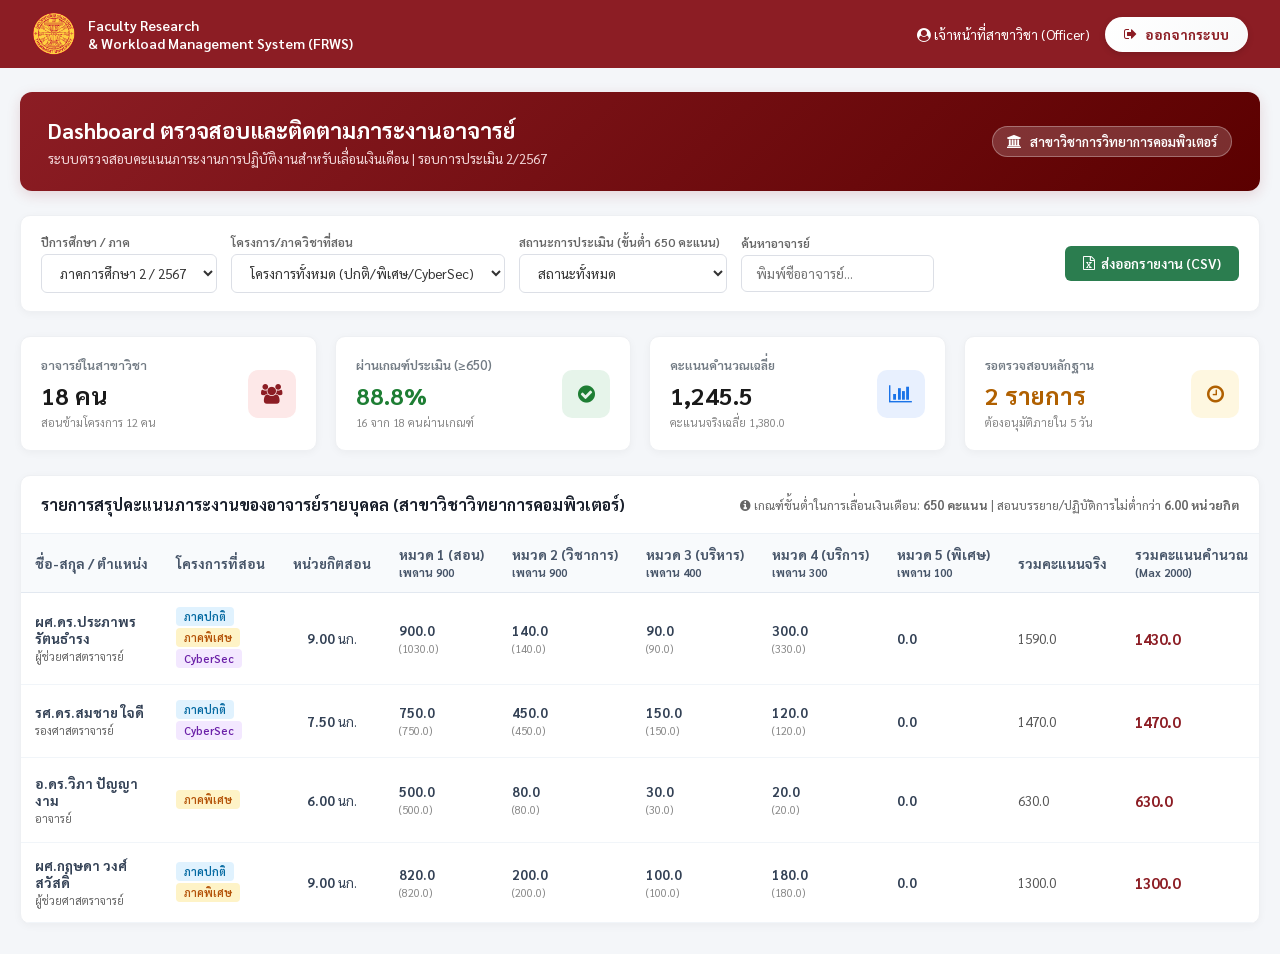
==== public/dashboard.html @ c9eea858 "dashborad เจ้าหน้าที่" ====
<!DOCTYPE html>
<html lang="th">

<head>
  <meta charset="UTF-8">
  <meta name="viewport" content="width=device-width, initial-scale=1.0">
  <title>Dashboard เจ้าหน้าที่ - ระบบติดตามภาระงานอาจารย์ CS (FRWS)</title>
  
  <!-- นำเข้าไฟล์ CSS หลัก และ CSS ของ Dashboard -->
  <link rel="stylesheet" href="style.css">
  <link rel="stylesheet" href="dashboardStyle.css">

  <link rel="preconnect" href="https://fonts.googleapis.com">
  <link rel="preconnect" href="https://fonts.gstatic.com" crossorigin>
  <link href="https://fonts.googleapis.com/css2?family=Sarabun:wght@300;400;500;600;700&display=swap" rel="stylesheet">
  <link rel="stylesheet" href="https://cdnjs.cloudflare.com/ajax/libs/font-awesome/4.7.0/css/font-awesome.min.css">
</head>

<body>

  <!-- Header -->
  <header class="header">
    <div class="header-left">
      <img src="assets/Emblem_of_Thammasat_University.svg.webp" alt="TU Logo" class="header-logo">
      <h1 class="header-title">
        Faculty Research<br>& Workload Management System (FRWS)
      </h1>
    </div>
    <div class="header-right">
      <span style="color: white; font-size: 13.5px; margin-right: 15px;">
        <i class="fa fa-user-circle"></i> เจ้าหน้าที่สาขาวิชา (Officer)
      </span>
      <a href="index.html" class="btn-login-header">
        <i class="fa fa-sign-out"></i> ออกจากระบบ
      </a>
    </div>
  </header>

  <!-- Main Container -->
  <main class="dash-container">

    <!-- Header Banner -->
    <div class="dash-header-banner">
      <div class="dash-header-title">
        <h2>Dashboard ตรวจสอบและติดตามภาระงานอาจารย์</h2>
        <p>ระบบตรวจสอบคะแนนภาระงานการปฏิบัติงานสำหรับเลื่อนเงินเดือน | รอบการประเมิน 2/2567</p>
      </div>
      <div class="dash-badge-dept">
        <i class="fa fa-university"></i> สาขาวิชาการวิทยาการคอมพิวเตอร์
      </div>
    </div>

    <!-- Quick Filter Card -->
    <div class="filter-card">
      <div>
        <label style="font-size:12px; color:#666; display:block; font-weight:600; margin-bottom:4px;">ปีการศึกษา / ภาค</label>
        <select id="term-filter" onchange="filterData()">
          <option value="2-2567">ภาคการศึกษา 2 / 2567</option>
          <option value="1-2567">ภาคการศึกษา 1 / 2567</option>
          <option value="2-2566">ภาคการศึกษา 2 / 2566</option>
        </select>
      </div>

      <div>
        <label style="font-size:12px; color:#666; display:block; font-weight:600; margin-bottom:4px;">โครงการ/ภาควิชาที่สอน</label>
        <select id="track-filter" onchange="filterData()">
          <option value="ALL">โครงการทั้งหมด (ปกติ/พิเศษ/CyberSec)</option>
          <option value="REGULAR">ภาคปกติ</option>
          <option value="SPECIAL">ภาคพิเศษ</option>
          <option value="CYBER">Cyber Security</option>
        </select>
      </div>

      <div>
        <label style="font-size:12px; color:#666; display:block; font-weight:600; margin-bottom:4px;">สถานะการประเมิน (ขั้นต่ำ 650 คะแนน)</label>
        <select id="status-filter" onchange="filterData()">
          <option value="ALL">สถานะทั้งหมด</option>
          <option value="PASS">ผ่านเกณฑ์ (≥ 650 คะแนน)</option>
          <option value="FAIL">ต่ำกว่าเกณฑ์ (< 650 คะแนน)</option>
          <option value="PENDING">รอตรวจสอบเอกสาร</option>
        </select>
      </div>

      <div>
        <label style="font-size:12px; color:#666; display:block; font-weight:600; margin-bottom:4px;">ค้นหาอาจารย์</label>
        <input type="text" id="search-lecturer" placeholder="พิมพ์ชื่ออาจารย์..." oninput="filterData()">
      </div>

      <button class="btn-export" onclick="exportCSV()">
        <i class="fa fa-file-excel-o"></i> ส่งออกรายงาน (CSV)
      </button>
    </div>

    <!-- Summary KPI Cards -->
    <div class="kpi-grid">
      <div class="kpi-card">
        <div class="kpi-info">
          <h4>อาจารย์ในสาขาวิชา</h4>
          <div class="kpi-value" id="kpi-total-faculty">18 คน</div>
          <div class="kpi-sub">สอนข้ามโครงการ 12 คน</div>
        </div>
        <div class="kpi-icon red"><i class="fa fa-users"></i></div>
      </div>

      <div class="kpi-card">
        <div class="kpi-info">
          <h4>ผ่านเกณฑ์ประเมิน (≥650)</h4>
          <div class="kpi-value" id="kpi-pass-rate" style="color: #1e7e34;">88.8%</div>
          <div class="kpi-sub">16 จาก 18 คนผ่านเกณฑ์</div>
        </div>
        <div class="kpi-icon green"><i class="fa fa-check-circle"></i></div>
      </div>

      <div class="kpi-card">
        <div class="kpi-info">
          <h4>คะแนนคำนวณเฉลี่ย</h4>
          <div class="kpi-value" id="kpi-avg-score">1,245.5</div>
          <div class="kpi-sub">คะแนนจริงเฉลี่ย 1,380.0</div>
        </div>
        <div class="kpi-icon blue"><i class="fa fa-bar-chart"></i></div>
      </div>

      <div class="kpi-card">
        <div class="kpi-info">
          <h4>รอตรวจสอบหลักฐาน</h4>
          <div class="kpi-value" id="kpi-pending" style="color: #b06000;">2 รายการ</div>
          <div class="kpi-sub">ต้องอนุมัติภายใน 5 วัน</div>
        </div>
        <div class="kpi-icon orange"><i class="fa fa-clock-o"></i></div>
      </div>
    </div>

    <!-- Faculty Workload Table Card -->
    <div class="table-card">
      <div class="table-header">
        <h3>รายการสรุปคะแนนภาระงานของอาจารย์รายบุคคล (สาขาวิชาวิทยาการคอมพิวเตอร์)</h3>
        <span style="font-size: 12.5px; color:#666;">
          <i class="fa fa-info-circle"></i> เกณฑ์ขั้นต่ำในการเลื่อนเงินเดือน: <b>650 คะแนน</b> | สอนบรรยาย/ปฏิบัติการไม่ต่ำกว่า <b>6.00 หน่วยกิต</b>
        </span>
      </div>

      <div class="table-responsive">
        <table class="dash-table">
          <thead>
            <tr>
              <th>ชื่อ-สกุล / ตำแหน่ง</th>
              <th>โครงการที่สอน</th>
              <th>หน่วยกิตสอน</th>
              <th>หมวด 1 (สอน)<br><small>เพดาน 900</small></th>
              <th>หมวด 2 (วิชาการ)<br><small>เพดาน 900</small></th>
              <th>หมวด 3 (บริหาร)<br><small>เพดาน 400</small></th>
              <th>หมวด 4 (บริการ)<br><small>เพดาน 300</small></th>
              <th>หมวด 5 (พิเศษ)<br><small>เพดาน 100</small></th>
              <th>รวมคะแนนจริง</th>
              <th>รวมคะแนนคำนวณ<br><small>(Max 2000)</small></th>
              <th>สถานะ</th>
              <th>การจัดการ</th>
            </tr>
          </thead>
          <tbody id="workload-table-body">
            <!-- JavaScript injected dynamic content -->
          </tbody>
        </table>
      </div>
    </div>

  </main>

  <!-- Modal inspection form -->
  <div class="modal-overlay" id="inspectModal">
    <div class="modal-card">
      <div class="modal-header">
        <h3 id="modal-lecturer-name">รายละเอียดแบบฟอร์มภาระงาน - ผศ.ดร.ประภาพร รัตนธำรง</h3>
        <button class="modal-close" onclick="closeModal()">&times;</button>
      </div>
      <div class="modal-body" id="modal-content">
        <!-- Dynamic Content -->
      </div>
    </div>
  </div>

  <script>
    // Data based on actual CS department & Form 2/2567 specifications
    const lecturersData = [
      {
        id: "T001",
        name: "ผศ.ดร.ประภาพร รัตนธำรง",
        position: "ผู้ช่วยศาสตราจารย์",
        tracks: ["REGULAR", "SPECIAL", "CYBER"],
        credits: 9.00,
        m1_actual: 1030.0, m1_calc: 900.0, // Teaching (Ceiling 900)
        m2_actual: 140.0,  m2_calc: 140.0, // Research (Ceiling 900)
        m3_actual: 90.0,   m3_calc: 90.0,  // Admin (Ceiling 400)
        m4_actual: 330.0,  m4_calc: 300.0, // Service (Ceiling 300)
        m5_actual: 0.0,    m5_calc: 0.0,   // Special (Ceiling 100)
        drive_link: "https://drive.google.com/drive/folders/1NmneeidQrVatGKtikeQ6PqDAbJkLK_2s?usp=sharing",
        status: "PASS",
        details: {
          teaching: [
            { code: "CS222", name: "Algorithm Design", track: "ภาคปกติ", credits: 3.0, hours: 45, score: 200 },
            { code: "CS232", name: "Data Structures", track: "ภาคพิเศษ", credits: 3.0, hours: 45, score: 200 },
            { code: "CS333", name: "Cybersecurity Fundamentals", track: "Cyber Security", credits: 3.0, hours: 45, score: 200 },
            { code: "CS403", name: "Senior Project", track: "ภาคปกติ", credits: 0.0, hours: 0, score: 90 },
            { code: "CS304", name: "Cooperative Education", track: "ภาคปกติ", credits: 0.0, hours: 0, score: 120 }
          ],
          academic: [
            { name: "Preserving Privacy in Cloud Systems (Q2)", role: "First Author (20%)", score: 50 },
            { name: "InCIT 2025 Conference Presentation", role: "Presenter", score: 90 }
          ],
          admin: [
            { name: "ผู้ประสานงานรายวิชา (CS222, CS232, CS333)", score: 40 },
            { name: "อาจารย์ที่ปรึกษาทั่วไป ป.ตรี/โท", score: 50 }
          ],
          service: [
            { name: "คณะกรรมการปรับปรุงหลักสูตร/คุมสอบ (10 คำสั่ง)", score: 105 },
            { name: "วิทยากรภายนอก CS232/CS653 (ภาคพิเศษ) และอื่นๆ", score: 150 },
            { name: "ผู้ประเมินบทความ CENTRA8", score: 45 }
          ]
        }
      },
      {
        id: "T002",
        name: "รศ.ดร.สมชาย ใจดี",
        position: "รองศาสตราจารย์",
        tracks: ["REGULAR", "CYBER"],
        credits: 7.50,
        m1_actual: 750.0,  m1_calc: 750.0,
        m2_actual: 450.0,  m2_calc: 450.0,
        m3_actual: 150.0,  m3_calc: 150.0,
        m4_actual: 120.0,  m4_calc: 120.0,
        m5_actual: 0.0,    m5_calc: 0.0,
        drive_link: "#",
        status: "PASS",
        details: { teaching: [], academic: [], admin: [], service: [] }
      },
      {
        id: "T003",
        name: "อ.ดร.วิภา ปัญญางาม",
        position: "อาจารย์",
        tracks: ["SPECIAL"],
        credits: 6.00,
        m1_actual: 500.0,  m1_calc: 500.0,
        m2_actual: 80.0,   m2_calc: 80.0,
        m3_actual: 30.0,   m3_calc: 30.0,
        m4_actual: 20.0,   m4_calc: 20.0,
        m5_actual: 0.0,    m5_calc: 0.0,
        drive_link: "#",
        status: "FAIL", // < 650
        details: { teaching: [], academic: [], admin: [], service: [] }
      },
      {
        id: "T004",
        name: "ผศ.กฤษดา วงศ์สวัสดิ์",
        position: "ผู้ช่วยศาสตราจารย์",
        tracks: ["REGULAR", "SPECIAL"],
        credits: 9.00,
        m1_actual: 820.0,  m1_calc: 820.0,
        m2_actual: 200.0,  m2_calc: 200.0,
        m3_actual: 100.0,  m3_calc: 100.0,
        m4_actual: 180.0,  m4_calc: 180.0,
        m5_actual: 0.0,    m5_calc: 0.0,
        drive_link: "#",
        status: "PENDING",
        details: { teaching: [], academic: [], admin: [], service: [] }
      }
    ];

    document.addEventListener("DOMContentLoaded", () => {
      renderTable(lecturersData);
    });

    function renderTable(data) {
      const tbody = document.getElementById("workload-table-body");
      tbody.innerHTML = "";

      data.forEach(item => {
        const totalActual = item.m1_actual + item.m2_actual + item.m3_actual + item.m4_actual + item.m5_actual;
        const totalCalc = item.m1_calc + item.m2_calc + item.m3_calc + item.m4_calc + item.m5_calc;

        let tracksHTML = "";
        if (item.tracks.includes("REGULAR")) tracksHTML += `<span class="track-tag track-regular">ภาคปกติ</span>`;
        if (item.tracks.includes("SPECIAL")) tracksHTML += `<span class="track-tag track-special">ภาคพิเศษ</span>`;
        if (item.tracks.includes("CYBER"))   tracksHTML += `<span class="track-tag track-cyber">CyberSec</span>`;

        let statusBadge = "";
        if (item.status === "PASS") {
          statusBadge = `<span class="badge-status status-pass"><i class="fa fa-check-circle"></i> ผ่านเกณฑ์</span>`;
        } else if (item.status === "FAIL") {
          statusBadge = `<span class="badge-status status-fail"><i class="fa fa-times-circle"></i> ต่ำกว่าเกณฑ์</span>`;
        } else {
          statusBadge = `<span class="badge-status status-pending"><i class="fa fa-clock-o"></i> รอตรวจ</span>`;
        }

        const tr = document.createElement("tr");
        tr.innerHTML = `
          <td>
            <b>${item.name}</b><br>
            <small style="color:#666;">${item.position}</small>
          </td>
          <td>${tracksHTML}</td>
          <td style="text-align:center;"><b>${item.credits.toFixed(2)}</b> นก.</td>
          <td><b>${item.m1_calc.toFixed(1)}</b> <br><small style="color:#888;">(${item.m1_actual.toFixed(1)})</small></td>
          <td><b>${item.m2_calc.toFixed(1)}</b> <br><small style="color:#888;">(${item.m2_actual.toFixed(1)})</small></td>
          <td><b>${item.m3_calc.toFixed(1)}</b> <br><small style="color:#888;">(${item.m3_actual.toFixed(1)})</small></td>
          <td><b>${item.m4_calc.toFixed(1)}</b> <br><small style="color:#888;">(${item.m4_actual.toFixed(1)})</small></td>
          <td><b>${item.m5_calc.toFixed(1)}</b></td>
          <td style="color:#555;">${totalActual.toFixed(1)}</td>
          <td><b style="font-size:15px; color:#8C1D24;">${totalCalc.toFixed(1)}</b></td>
          <td>${statusBadge}</td>
          <td>
            <button class="btn-action btn-inspect" onclick="openInspectModal('${item.id}')">
              <i class="fa fa-search"></i> ตรวจสอบ
            </button>
          </td>
        `;
        tbody.appendChild(tr);
      });
    }

    function filterData() {
      const trackVal = document.getElementById("track-filter").value;
      const statusVal = document.getElementById("status-filter").value;
      const searchVal = document.getElementById("search-lecturer").value.toLowerCase();

      const filtered = lecturersData.filter(item => {
        const matchTrack = (trackVal === "ALL") || item.tracks.includes(trackVal);
        const matchStatus = (statusVal === "ALL") || (item.status === statusVal);
        const matchSearch = item.name.toLowerCase().includes(searchVal);
        return matchTrack && matchStatus && matchSearch;
      });

      renderTable(filtered);
    }

    function openInspectModal(lecturerId) {
      const lecturer = lecturersData.find(l => l.id === lecturerId);
      if (!lecturer) return;

      document.getElementById("modal-lecturer-name").innerText = `รายละเอียดแบบฟอร์มภาระงาน - ${lecturer.name}`;
      
      const totalActual = lecturer.m1_actual + lecturer.m2_actual + lecturer.m3_actual + lecturer.m4_actual + lecturer.m5_actual;
      const totalCalc = lecturer.m1_calc + lecturer.m2_calc + lecturer.m3_calc + lecturer.m4_calc + lecturer.m5_calc;

      let html = `
        <div style="background:#f8fafc; padding:16px; border-radius:8px; margin-bottom:20px; border:1px solid #e2e8f0;">
          <p style="margin:0 0 6px 0;"><b>ตำแหน่ง:</b> ${lecturer.position} | <b>สาขาวิชา:</b> วิทยาการคอมพิวเตอร์</p>
          <p style="margin:0 0 6px 0;"><b>หลักฐานประกอบ (Drive/Folder):</b> <a href="${lecturer.drive_link}" target="_blank" style="color:#8C1D24; font-weight:600;"><i class="fa fa-external-link"></i> เปิดโฟลเดอร์ไดรฟ์เอกสารแนบ</a></p>
          <p style="margin:0;"><b>สรุปคะแนนคำนวณ:</b> <span style="font-size:18px; font-weight:700; color:#8C1D24;">${totalCalc.toFixed(1)} / 2,000 คะแนน</span> (คะแนนจริง ${totalActual.toFixed(1)}) | เกณฑ์ขั้นต่ำ <b>650 คะแนน</b></p>
        </div>

        <h4 style="margin-bottom:8px; color:#1e293b;">สรุปคะแนนรายหมวดตามแบบฟอร์ม 2/2567</h4>
        <table class="score-breakdown-table">
          <thead>
            <tr>
              <th>หมวดภาระงาน</th>
              <th>คะแนนจริง</th>
              <th>คะแนนคำนวณ</th>
              <th>เพดานคะแนน</th>
            </tr>
          </thead>
          <tbody>
            <tr><td>หมวด 1: งานสอน (รวม ${lecturer.credits.toFixed(2)} หน่วยกิต)</td><td>${lecturer.m1_actual.toFixed(1)}</td><td><b>${lecturer.m1_calc.toFixed(1)}</b></td><td>900</td></tr>
            <tr><td>หมวด 2: งานวิชาการ</td><td>${lecturer.m2_actual.toFixed(1)}</td><td><b>${lecturer.m2_calc.toFixed(1)}</b></td><td>900</td></tr>
            <tr><td>หมวด 3: งานบริหาร</td><td>${lecturer.m3_actual.toFixed(1)}</td><td><b>${lecturer.m3_calc.toFixed(1)}</b></td><td>400</td></tr>
            <tr><td>หมวด 4: งานบริการวิชาการและอื่น ๆ</td><td>${lecturer.m4_actual.toFixed(1)}</td><td><b>${lecturer.m4_calc.toFixed(1)}</b></td><td>300</td></tr>
            <tr><td>หมวด 5: คะแนนพิเศษ</td><td>${lecturer.m5_actual.toFixed(1)}</td><td><b>${lecturer.m5_calc.toFixed(1)}</b></td><td>100</td></tr>
          </tbody>
        </table>
      `;

      if (lecturer.details && lecturer.details.teaching && lecturer.details.teaching.length > 0) {
        html += `
          <h4 style="margin-top:20px; margin-bottom:8px; color:#1e293b;">รายละเอียดรายวิชาในหมวด 1 (งานสอน)</h4>
          <table class="score-breakdown-table">
            <thead>
              <tr><th>รหัส-ชื่อวิชา</th><th>โครงการ/ภาค</th><th>หน่วยกิต/ชั่วโมง</th><th>คะแนน</th></tr>
            </thead>
            <tbody>
        `;
        lecturer.details.teaching.forEach(t => {
          html += `<tr><td><b>${t.code}</b> ${t.name}</td><td>${t.track}</td><td>${t.credits} นก. (${t.hours} ชม.)</td><td>${t.score}</td></tr>`;
        });
        html += `</tbody></table>`;
      }

      html += `
        <div style="margin-top:24px; display:flex; gap:12px;">
          <button style="background:#15803d; color:white; border:none; padding:10px 20px; border-radius:6px; font-weight:700; cursor:pointer;" onclick="alert('อนุมัติแบบฟอร์มเรียบร้อยแล้ว'); closeModal();">
            <i class="fa fa-check"></i> อนุมัติแบบฟอร์มภาระงาน
          </button>
          <button style="background:#b91c1c; color:white; border:none; padding:10px 20px; border-radius:6px; font-weight:700; cursor:pointer;" onclick="alert('ส่งข้อความแจ้งเตือนให้อาจารย์แก้ไข');">
            <i class="fa fa-reply"></i> ส่งกลับแก้ไข
          </button>
        </div>
      `;

      document.getElementById("modal-content").innerHTML = html;
      document.getElementById("inspectModal").style.display = "flex";
    }

    function closeModal() {
      document.getElementById("inspectModal").style.display = "none";
    }

    function exportCSV() {
      alert("ระบบกำลังส่งออกไฟล์รายงาน CSV สรุปคะแนนภาระงานอาจารย์...");
    }
  </script>
</body>

</html>
---- public/style.css ----
* {
  box-sizing: border-box;
  margin: 0;
  padding: 0;
  font-family: 'Sarabun', sans-serif;
}

body {
  background-color: #EFEFEF;
  color: #333;
}

/* Header */
.header {
  background-color: #8C1D24;
  display: flex;
  align-items: center;
  justify-content: space-between;
  padding: 12px 32px;
}

.header-left {
  display: flex;
  align-items: center;
  gap: 12px;
}

.header-logo {
  width: 44px;
  height: 44px;
}

.header-title {
  color: #FFFFFF;
  font-size: 14px;
  font-weight: 600;
  line-height: 1.3;
}

/* Header Search CSS (เก็บสไตล์ไว้ เผื่อเปิดใช้งานภายหลัง) */
.header-search {
  display: flex;
  align-items: center;
  width: 450px;
  max-width: 100%;
}

.header-search input {
  width: 100%;
  padding: 8px 14px;
  font-size: 14px;
  border: none;
  border-radius: 4px 0 0 4px;
  outline: none;
  color: #333;
}

.header-search button {
  background-color: #5B0000;
  color: white;
  border: none;
  padding: 8px 16px;
  border-radius: 0 4px 4px 0;
  cursor: pointer;
  font-size: 14px;
}

.header-user {
  color: white;
  font-size: 32px;
  display: flex;
  align-items: center;
}

/* Navbar */
.navbar {
  background-color: #FFFFFF;
  display: flex;
  justify-content: center;
  gap: 40px;
  box-shadow: 0 2px 4px rgba(0, 0, 0, 0.05);
}

.nav-tab {
  background: none;
  border: none;
  font-size: 18px;
  font-weight: 700;
  padding: 12px 16px;
  cursor: pointer;
  color: #000;
  position: relative;
}

.nav-tab.active {
  color: #000;
}

.nav-tab.active::after {
  content: '';
  position: absolute;
  bottom: 0;
  left: 0;
  width: 100%;
  height: 3px;
  background-color: #8C1D24;
}

/* Layout */
.main-container {
  display: flex;
  max-width: 800px;
  margin: 24px auto;
  gap: 24px;
  padding: 0 16px;
}

.sidebar {
  width: 220px;
  background-color: #FFFFFF;
  min-height: 450px;
  border-radius: 8px;
  flex-shrink: 0;
}

.content-area {
  width: 100%;
  display: flex;
  flex-direction: column;
}

.cards-list {
  display: flex;
  flex-direction: column;
  gap: 16px;
}

/* Card General */
.card {
  background-color: #FFFFFF;
  border-radius: 8px;
  padding: 20px;
  box-shadow: 0 1px 3px rgba(0, 0, 0, 0.1);
}

/* Publications Card */
.card-pub-title {
  font-size: 16px;
  font-weight: 700;
  line-height: 1.4;
  margin-bottom: 12px;
}

.card-pub-meta {
  display: flex;
  align-items: center;
  gap: 12px;
  margin-bottom: 12px;
}

.badge-article {
  background-color: #8C1D24;
  color: white;
  padding: 4px 12px;
  border-radius: 4px;
  font-size: 12px;
}

.meta-info {
  font-size: 13px;
  color: #666;
}

.card-pub-authors {
  display: flex;
  gap: 16px;
}

.author-item {
  font-size: 13px;
  color: #888;
  display: flex;
  align-items: center;
  gap: 4px;
}

/* Authors Card */
.card-author {
  display: flex;
  align-items: flex-start;
  gap: 20px;
}

.author-avatar {
  font-size: 70px;
  color: #222;
  line-height: 1;
}

.author-info {
  flex-grow: 1;
}

.author-info h3 {
  font-size: 18px;
  font-weight: 700;
  margin-bottom: 8px;
}

.author-link {
  color: #000;
  text-decoration: none;
  transition: color 0.2s ease;
}

.author-link:hover {
  color: #8C1D24;
  text-decoration: underline;
}

.author-info .label {
  font-size: 12px;
  font-weight: 700;
  color: #222;
  margin-top: 4px;
}

.author-info .value {
  font-size: 12px;
  color: #555;
}

.author-action {
  align-self: center;
}

.btn-profile {
  display: inline-block;
  background-color: #8C1D24;
  color: white;
  text-decoration: none;
  padding: 8px 16px;
  border-radius: 4px;
  font-size: 13px;
  font-weight: 600;
  transition: background-color 0.2s ease;
}

.btn-profile:hover {
  background-color: #6b1419;
}

/* Pagination */
.pagination {
  display: flex;
  justify-content: center;
  align-items: center;
  gap: 8px;
  margin-top: 24px;
}

.pag-btn {
  background: none;
  border: none;
  font-size: 14px;
  padding: 4px 10px;
  cursor: pointer;
  color: #333;
  border-radius: 4px;
}

.pag-btn.active {
  background-color: #8C1D24;
  color: white;
}

.pag-btn:disabled {
  opacity: 0.3;
  cursor: default;
}

.card-pub-title a {
  text-decoration: none !important;
  color: inherit !important;
}

.card-pub-title a:hover {
  text-decoration: none;
}

/* ใส่ในแท็ก <style> ของไฟล์ teacher.html */
.navbar a,
.navbar .nav-tab {
  text-decoration: none !important;
}
/* =========================================
   เพิ่ม CSS ใหม่สำหรับแสดงผล Grid 4 คอลัมน์ 
   ========================================= */
.cards-grid {
  display: grid;
  grid-template-columns: repeat(4, 1fr);
  gap: 24px;
}

/* ปรับรูปแบบการ์ดอาจารย์เป็นแนวตั้ง */
.card-author {
  background-color: #FFFFFF;
  border-radius: 8px;
  padding: 16px;
  box-shadow: 0 1px 3px rgba(0, 0, 0, 0.1);
  display: flex;
  flex-direction: column;
  align-items: flex-start; /* จัดข้อความชิดซ้าย */
  height: 100%;
}

/* สัดส่วนรูปภาพอาจารย์ (แนวตั้งแบบ 3:4) */
.author-avatar-img {
  width: 100%;
  aspect-ratio: 3 / 4;
  object-fit: cover;
  background-color: #e0e0e0;
  margin-bottom: 16px;
}

/* กรณีไม่มีรูป ใช้ Placeholder แทน */
.author-avatar-placeholder {
  width: 100%;
  aspect-ratio: 3 / 4;
  background-color: #f5f5f5;
  display: flex;
  align-items: center;
  justify-content: center;
  font-size: 60px;
  color: #ccc;
  margin-bottom: 16px;
}

.author-info {
  width: 100%;
  display: flex;
  flex-direction: column;
  flex-grow: 1;
}

.author-info h3 {
  font-size: 15px;
  font-weight: 700;
  margin-bottom: 4px;
  line-height: 1.3;
}

/* หัวข้อความเชี่ยวชาญ/สาขา (สีม่วงแบบในรูป) */
.author-info .label {
  font-size: 12px;
  color: #4b0082; 
  margin-top: 4px;
  line-height: 1.5;
  font-weight: 500;
}

.author-info .value {
  font-size: 12px;
  color: #666;
  margin-top: 4px;
}

/* Responsive (ปรับย่อตามขนาดจอ) */
@media (max-width: 992px) {
  .cards-grid { grid-template-columns: repeat(3, 1fr); }
}
@media (max-width: 768px) {
  .cards-grid { grid-template-columns: repeat(2, 1fr); }
}
@media (max-width: 480px) {
  .cards-grid { grid-template-columns: 1fr; }
}
/* =========================================
   Filter Sidebar Styles (Advanced Search)
   ========================================= */
.sidebar {
  padding: 20px;
  box-shadow: 0 1px 3px rgba(0, 0, 0, 0.1);
  height: max-content; 
  align-self: flex-start; 
}

.filter-group h3 {
  font-size: 16px;
  margin-bottom: 16px;
  color: #8C1D24;
  border-bottom: 2px solid #8C1D24;
  padding-bottom: 8px;
}

.filter-group label {
  display: block;
  font-size: 13px;
  font-weight: 600;
  margin-bottom: 6px;
  margin-top: 16px;
  color: #333;
}

.filter-group input,
.filter-group select {
  width: 100%;
  padding: 8px 12px;
  font-size: 14px;
  border: 1px solid #ccc;
  border-radius: 4px;
  outline: none;
  font-family: inherit;
  transition: border-color 0.2s ease;
}

.filter-group input:focus,
.filter-group select:focus {
  border-color: #8C1D24;
}

/* ซ่อน Sidebar เมื่ออยู่แท็บอาจารย์ */
.sidebar.hidden {
  display: none;
}

/* Responsive สำหรับมือถือและแท็บเล็ต */
@media (max-width: 768px) {
  .main-container {
    flex-direction: column;
  }
  .sidebar {
    width: 100%;
    min-height: auto;
  }
}
/* =========================================================
   จัดระเบียบส่วนปุ่มด้านล่างการ์ด (ไม่ขยายขนาดการ์ด ไม่ล้นแน่นอน)
   ========================================================= */

/* คอนเทนเนอร์ปุ่มด้านล่าง - ดันลงท้ายการ์ด และจัดเป็น 2 บรรทัดเรียงลงมา */
.author-info > div:last-child {
  display: flex !important;
  flex-direction: column !important;
  align-items: stretch !important;
  gap: 6px !important;
  width: 100% !important;
  margin-top: auto !important;
  padding-top: 10px !important;
  border-top: 1px solid #eee !important;
  box-sizing: border-box !important;
}

/* กรอบ Badge จำนวนผลงาน (บรรทัดบน) */
.author-info > div:last-child span,
.author-info > div:last-child span.pub-badge {
  display: flex !important;
  align-items: center !important;
  justify-content: center !important;
  gap: 6px !important;
  font-size: 11px !important;
  padding: 4px 8px !important;
  border-radius: 4px !important;
  background-color: #fdf2f2 !important;
  border: 1px solid #f5c2c7 !important;
  color: #800000 !important;
  font-weight: 600 !important;
  line-height: 1.2 !important;
  text-align: center !important;
  width: 100% !important;
  box-sizing: border-box !important;
}

/* กรอบปุ่มกดดูโปรไฟล์ (บรรทัดล่าง) */
.author-info > div:last-child a,
.author-info > div:last-child a.author-link,
.author-info > div:last-child a.profile-link {
  display: flex !important;
  align-items: center !important;
  justify-content: center !important;
  font-size: 11px !important;
  padding: 4px 8px !important;
  border-radius: 4px !important;
  border: 1px solid #800000 !important;
  color: #800000 !important;
  background-color: #ffffff !important;
  font-weight: 600 !important;
  text-decoration: none !important;
  line-height: 1.2 !important;
  text-align: center !important;
  width: 100% !important;
  box-sizing: border-box !important;
  transition: all 0.2s ease !important;
}

/* เอฟเฟกต์ตอนเอาเมาส์ชี้ปุ่มดูโปรไฟล์ */
.author-info > div:last-child a:hover {
  background-color: #800000 !important;
  color: #ffffff !important;
}
/* =========================================================
   สไตล์ปุ่มเข้าสู่ระบบ (Login Header Button)
   ========================================================= */
.header-right {
  display: flex;
  align-items: center;
}

.btn-login-header {
  display: inline-flex;
  align-items: center;
  gap: 8px;
  background: linear-gradient(135deg, #ffffff 0%, #f8f9fa 100%);
  color: #8C1D24 !important;
  text-decoration: none !important;
  padding: 8px 18px;
  border-radius: 20px;
  font-size: 13.5px;
  font-weight: 700;
  border: 1.5px solid rgba(255, 255, 255, 0.9);
  box-shadow: 0 2px 6px rgba(0, 0, 0, 0.15);
  transition: all 0.25s cubic-bezier(0.4, 0, 0.2, 1);
  letter-spacing: 0.2px;
}

.btn-login-header i {
  font-size: 14px;
  color: #8C1D24;
  transition: transform 0.2s ease;
}

/* เอฟเฟกต์เมื่อวางเมาส์บนปุ่ม */
.btn-login-header:hover {
  background: #5B0000;
  color: #ffffff !important;
  border-color: #5B0000;
  box-shadow: 0 4px 12px rgba(0, 0, 0, 0.25);
  transform: translateY(-1px);
}

.btn-login-header:hover i {
  color: #ffffff;
  transform: translateX(2px);
}
---- public/dashboardStyle.css ----
/* =========================================================
   Dashboard Officer Workload Stylesheet (dashboardStyle.css)
   ========================================================= */

body {
  background-color: #f4f6f9;
}

.dash-container {
  max-width: 1280px;
  margin: 24px auto;
  padding: 0 20px;
}

/* Header Banner */
.dash-header-banner {
  background: linear-gradient(135deg, #8C1D24 0%, #5B0000 100%);
  color: #ffffff;
  padding: 24px 28px;
  border-radius: 12px;
  margin-bottom: 24px;
  box-shadow: 0 4px 14px rgba(140, 29, 36, 0.15);
  display: flex;
  justify-content: space-between;
  align-items: center;
  flex-wrap: wrap;
  gap: 16px;
}

.dash-header-title h2 {
  font-size: 22px;
  font-weight: 700;
  margin-bottom: 6px;
}

.dash-header-title p {
  font-size: 13.5px;
  color: #f2d6d8;
}

.dash-badge-dept {
  background: rgba(255, 255, 255, 0.18);
  border: 1px solid rgba(255, 255, 255, 0.3);
  padding: 6px 14px;
  border-radius: 20px;
  font-size: 13px;
  font-weight: 600;
  display: inline-flex;
  align-items: center;
  gap: 8px;
}

/* Filter Toolbar */
.filter-card {
  background: #ffffff;
  padding: 18px 20px;
  border-radius: 10px;
  box-shadow: 0 2px 8px rgba(0, 0, 0, 0.04);
  margin-bottom: 24px;
  display: flex;
  gap: 14px;
  flex-wrap: wrap;
  align-items: center;
  border: 1px solid #eef0f3;
}

.filter-card select,
.filter-card input {
  padding: 9px 14px;
  font-size: 13.5px;
  border: 1px solid #dcdfe6;
  border-radius: 6px;
  outline: none;
  font-family: inherit;
  background: #fff;
  color: #333;
}

.filter-card input {
  flex: 2 1 220px;
}

.filter-card select {
  flex: 1 1 160px;
  cursor: pointer;
}

.btn-export {
  background: #2b7d4f;
  color: white;
  border: none;
  padding: 9px 18px;
  border-radius: 6px;
  font-size: 13.5px;
  font-weight: 600;
  cursor: pointer;
  display: inline-flex;
  align-items: center;
  gap: 6px;
  transition: background 0.2s;
  margin-left: auto;
}

.btn-export:hover {
  background: #21633e;
}

/* KPI Cards */
.kpi-grid {
  display: grid;
  grid-template-columns: repeat(4, 1fr);
  gap: 18px;
  margin-bottom: 24px;
}

.kpi-card {
  background: #ffffff;
  padding: 20px;
  border-radius: 10px;
  box-shadow: 0 2px 8px rgba(0, 0, 0, 0.04);
  border: 1px solid #eef0f3;
  display: flex;
  align-items: center;
  justify-content: space-between;
}

.kpi-info h4 {
  font-size: 12.5px;
  color: #727b84;
  text-transform: uppercase;
  font-weight: 600;
  margin-bottom: 6px;
}

.kpi-info .kpi-value {
  font-size: 24px;
  font-weight: 700;
  color: #1a1a1a;
}

.kpi-info .kpi-sub {
  font-size: 11.5px;
  color: #888;
  margin-top: 4px;
}

.kpi-icon {
  width: 48px;
  height: 48px;
  border-radius: 10px;
  display: flex;
  align-items: center;
  justify-content: center;
  font-size: 20px;
}

.kpi-icon.red { background: #fde8e8; color: #8C1D24; }
.kpi-icon.green { background: #e6f4ea; color: #1e7e34; }
.kpi-icon.blue { background: #e8f0fe; color: #1a73e8; }
.kpi-icon.orange { background: #fef7e0; color: #b06000; }

/* Chart Section */
.charts-grid {
  display: grid;
  grid-template-columns: 2fr 1fr;
  gap: 20px;
  margin-bottom: 28px;
}

.chart-card {
  background: #ffffff;
  padding: 20px;
  border-radius: 10px;
  box-shadow: 0 2px 8px rgba(0, 0, 0, 0.04);
  border: 1px solid #eef0f3;
}

.chart-card h3 {
  font-size: 15px;
  font-weight: 700;
  color: #2c3e50;
  margin-bottom: 16px;
  display: flex;
  align-items: center;
  gap: 8px;
}

/* Table Card */
.table-card {
  background: #ffffff;
  border-radius: 10px;
  box-shadow: 0 2px 8px rgba(0, 0, 0, 0.04);
  border: 1px solid #eef0f3;
  overflow: hidden;
  margin-bottom: 30px;
}

.table-header {
  padding: 18px 20px;
  border-bottom: 1px solid #edf2f7;
  display: flex;
  justify-content: space-between;
  align-items: center;
}

.table-header h3 {
  font-size: 16px;
  font-weight: 700;
  color: #1a202c;
}

.table-responsive {
  overflow-x: auto;
}

.dash-table {
  width: 100%;
  border-collapse: collapse;
  font-size: 13.5px;
  text-align: left;
}

.dash-table th {
  background-color: #f8fafc;
  color: #475569;
  font-weight: 700;
  padding: 12px 14px;
  border-bottom: 1px solid #e2e8f0;
  white-space: nowrap;
}

.dash-table td {
  padding: 14px;
  border-bottom: 1px solid #f1f5f9;
  vertical-align: middle;
  color: #334155;
}

.dash-table tbody tr:hover {
  background-color: #f8fafc;
}

/* Track Tags (โครงการ/ภาค) */
.track-tag {
  display: inline-block;
  padding: 2px 8px;
  border-radius: 4px;
  font-size: 11px;
  font-weight: 600;
  margin-right: 4px;
  margin-bottom: 2px;
}
.track-regular { background: #e0f2fe; color: #0369a1; } /* ภาคปกติ */
.track-special { background: #fef3c7; color: #b45309; } /* ภาคพิเศษ */
.track-cyber { background: #f3e8ff; color: #6b21a8; }   /* Cyber Security */

/* Pass / Fail / Pending Status Badges */
.badge-status {
  display: inline-flex;
  align-items: center;
  gap: 5px;
  padding: 4px 10px;
  border-radius: 20px;
  font-size: 12px;
  font-weight: 700;
}
.status-pass { background: #dcfce7; color: #15803d; }
.status-fail { background: #fee2e2; color: #b91c1c; }
.status-pending { background: #fef9c3; color: #a16207; }

/* Action Buttons */
.btn-action {
  padding: 6px 12px;
  border-radius: 5px;
  font-size: 12px;
  font-weight: 600;
  cursor: pointer;
  border: none;
  text-decoration: none;
  display: inline-flex;
  align-items: center;
  gap: 4px;
  transition: opacity 0.2s;
}
.btn-inspect { background: #8C1D24; color: white; }
.btn-inspect:hover { opacity: 0.9; }

/* Modal Inspection Form */
.modal-overlay {
  position: fixed;
  top: 0; left: 0; width: 100%; height: 100%;
  background: rgba(0, 0, 0, 0.5);
  display: none;
  align-items: center;
  justify-content: center;
  z-index: 2000;
  padding: 20px;
}

.modal-card {
  background: white;
  width: 100%;
  max-width: 850px;
  max-height: 90vh;
  border-radius: 12px;
  overflow-y: auto;
  box-shadow: 0 10px 30px rgba(0, 0, 0, 0.2);
}

.modal-header {
  background: #8C1D24;
  color: white;
  padding: 18px 24px;
  display: flex;
  justify-content: space-between;
  align-items: center;
  position: sticky;
  top: 0;
  z-index: 10;
}

.modal-header h3 { font-size: 17px; font-weight: 700; margin: 0; }
.modal-close { background: none; border: none; color: white; font-size: 22px; cursor: pointer; }
.modal-body { padding: 24px; }

.score-breakdown-table {
  width: 100%;
  border-collapse: collapse;
  margin-top: 12px;
  font-size: 13.5px;
}

.score-breakdown-table th, 
.score-breakdown-table td {
  padding: 10px 12px;
  border: 1px solid #e2e8f0;
  text-align: left;
}

.score-breakdown-table th { background: #f8fafc; font-weight: 700; }

/* Responsive adjustments */
@media (max-width: 1024px) {
  .kpi-grid { grid-template-columns: repeat(2, 1fr); }
  .charts-grid { grid-template-columns: 1fr; }
}

@media (max-width: 640px) {
  .kpi-grid { grid-template-columns: 1fr; }
}
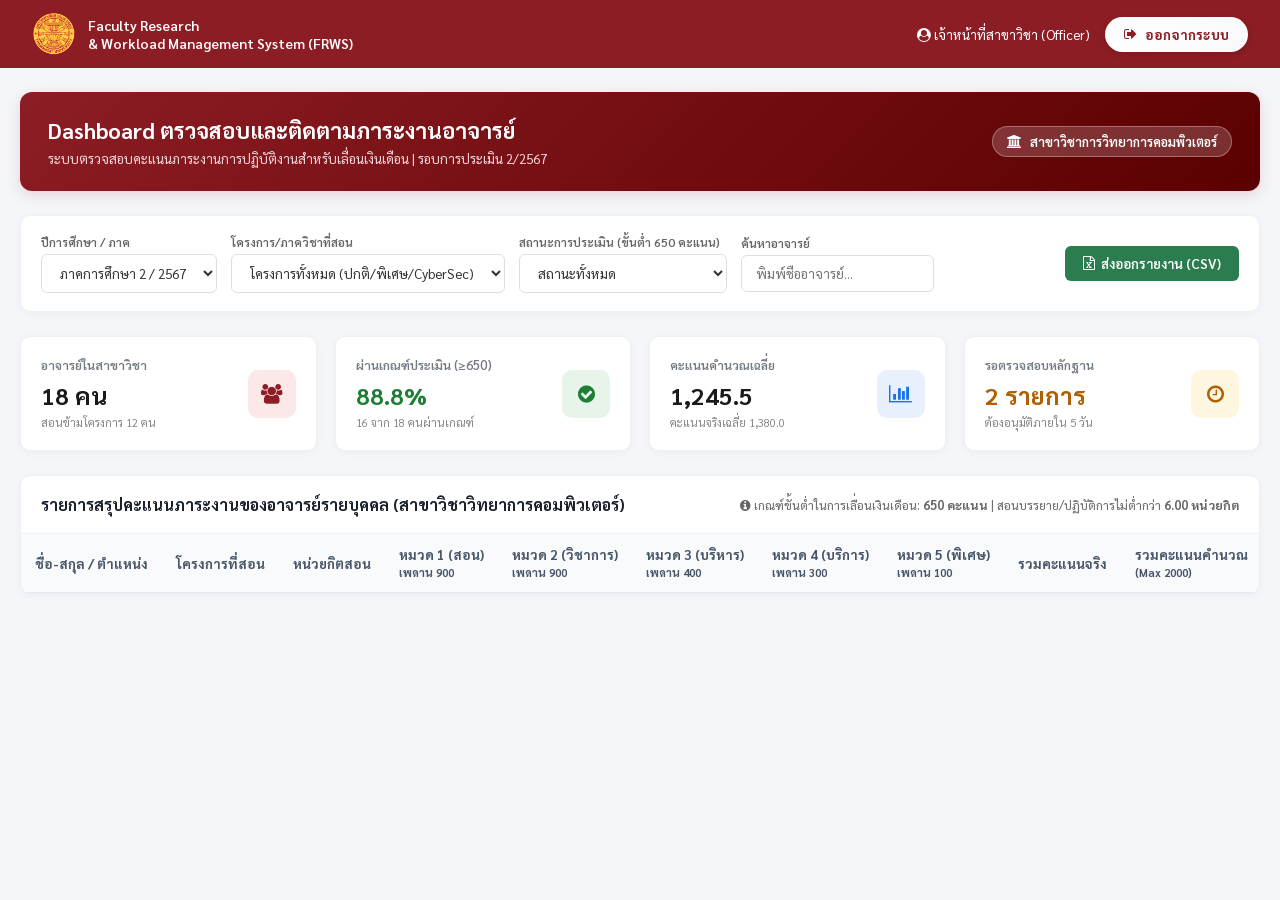
==== commit 2b4ce5c4: "dashboard นำสคริปต์ Mock Data ออก เปลี่ยนไปเรียนใช้ js แทน" ====
--- a/public/dashboard.html
+++ b/public/dashboard.html
@@ -179,233 +179,14 @@
     </div>
   </div>
 
-  <script>
-    // Data based on actual CS department & Form 2/2567 specifications
-    const lecturersData = [
-      {
-        id: "T001",
-        name: "ผศ.ดร.ประภาพร รัตนธำรง",
-        position: "ผู้ช่วยศาสตราจารย์",
-        tracks: ["REGULAR", "SPECIAL", "CYBER"],
-        credits: 9.00,
-        m1_actual: 1030.0, m1_calc: 900.0, // Teaching (Ceiling 900)
-        m2_actual: 140.0,  m2_calc: 140.0, // Research (Ceiling 900)
-        m3_actual: 90.0,   m3_calc: 90.0,  // Admin (Ceiling 400)
-        m4_actual: 330.0,  m4_calc: 300.0, // Service (Ceiling 300)
-        m5_actual: 0.0,    m5_calc: 0.0,   // Special (Ceiling 100)
-        drive_link: "https://drive.google.com/drive/folders/1NmneeidQrVatGKtikeQ6PqDAbJkLK_2s?usp=sharing",
-        status: "PASS",
-        details: {
-          teaching: [
-            { code: "CS222", name: "Algorithm Design", track: "ภาคปกติ", credits: 3.0, hours: 45, score: 200 },
-            { code: "CS232", name: "Data Structures", track: "ภาคพิเศษ", credits: 3.0, hours: 45, score: 200 },
-            { code: "CS333", name: "Cybersecurity Fundamentals", track: "Cyber Security", credits: 3.0, hours: 45, score: 200 },
-            { code: "CS403", name: "Senior Project", track: "ภาคปกติ", credits: 0.0, hours: 0, score: 90 },
-            { code: "CS304", name: "Cooperative Education", track: "ภาคปกติ", credits: 0.0, hours: 0, score: 120 }
-          ],
-          academic: [
-            { name: "Preserving Privacy in Cloud Systems (Q2)", role: "First Author (20%)", score: 50 },
-            { name: "InCIT 2025 Conference Presentation", role: "Presenter", score: 90 }
-          ],
-          admin: [
-            { name: "ผู้ประสานงานรายวิชา (CS222, CS232, CS333)", score: 40 },
-            { name: "อาจารย์ที่ปรึกษาทั่วไป ป.ตรี/โท", score: 50 }
-          ],
-          service: [
-            { name: "คณะกรรมการปรับปรุงหลักสูตร/คุมสอบ (10 คำสั่ง)", score: 105 },
-            { name: "วิทยากรภายนอก CS232/CS653 (ภาคพิเศษ) และอื่นๆ", score: 150 },
-            { name: "ผู้ประเมินบทความ CENTRA8", score: 45 }
-          ]
-        }
-      },
-      {
-        id: "T002",
-        name: "รศ.ดร.สมชาย ใจดี",
-        position: "รองศาสตราจารย์",
-        tracks: ["REGULAR", "CYBER"],
-        credits: 7.50,
-        m1_actual: 750.0,  m1_calc: 750.0,
-        m2_actual: 450.0,  m2_calc: 450.0,
-        m3_actual: 150.0,  m3_calc: 150.0,
-        m4_actual: 120.0,  m4_calc: 120.0,
-        m5_actual: 0.0,    m5_calc: 0.0,
-        drive_link: "#",
-        status: "PASS",
-        details: { teaching: [], academic: [], admin: [], service: [] }
-      },
-      {
-        id: "T003",
-        name: "อ.ดร.วิภา ปัญญางาม",
-        position: "อาจารย์",
-        tracks: ["SPECIAL"],
-        credits: 6.00,
-        m1_actual: 500.0,  m1_calc: 500.0,
-        m2_actual: 80.0,   m2_calc: 80.0,
-        m3_actual: 30.0,   m3_calc: 30.0,
-        m4_actual: 20.0,   m4_calc: 20.0,
-        m5_actual: 0.0,    m5_calc: 0.0,
-        drive_link: "#",
-        status: "FAIL", // < 650
-        details: { teaching: [], academic: [], admin: [], service: [] }
-      },
-      {
-        id: "T004",
-        name: "ผศ.กฤษดา วงศ์สวัสดิ์",
-        position: "ผู้ช่วยศาสตราจารย์",
-        tracks: ["REGULAR", "SPECIAL"],
-        credits: 9.00,
-        m1_actual: 820.0,  m1_calc: 820.0,
-        m2_actual: 200.0,  m2_calc: 200.0,
-        m3_actual: 100.0,  m3_calc: 100.0,
-        m4_actual: 180.0,  m4_calc: 180.0,
-        m5_actual: 0.0,    m5_calc: 0.0,
-        drive_link: "#",
-        status: "PENDING",
-        details: { teaching: [], academic: [], admin: [], service: [] }
-      }
-    ];
+<!-- ในไฟล์ public/dashboard.html ด้านล่างก่อนปิด </body> -->
 
-    document.addEventListener("DOMContentLoaded", () => {
-      renderTable(lecturersData);
-    });
-
-    function renderTable(data) {
-      const tbody = document.getElementById("workload-table-body");
-      tbody.innerHTML = "";
-
-      data.forEach(item => {
-        const totalActual = item.m1_actual + item.m2_actual + item.m3_actual + item.m4_actual + item.m5_actual;
-        const totalCalc = item.m1_calc + item.m2_calc + item.m3_calc + item.m4_calc + item.m5_calc;
-
-        let tracksHTML = "";
-        if (item.tracks.includes("REGULAR")) tracksHTML += `<span class="track-tag track-regular">ภาคปกติ</span>`;
-        if (item.tracks.includes("SPECIAL")) tracksHTML += `<span class="track-tag track-special">ภาคพิเศษ</span>`;
-        if (item.tracks.includes("CYBER"))   tracksHTML += `<span class="track-tag track-cyber">CyberSec</span>`;
-
-        let statusBadge = "";
-        if (item.status === "PASS") {
-          statusBadge = `<span class="badge-status status-pass"><i class="fa fa-check-circle"></i> ผ่านเกณฑ์</span>`;
-        } else if (item.status === "FAIL") {
-          statusBadge = `<span class="badge-status status-fail"><i class="fa fa-times-circle"></i> ต่ำกว่าเกณฑ์</span>`;
-        } else {
-          statusBadge = `<span class="badge-status status-pending"><i class="fa fa-clock-o"></i> รอตรวจ</span>`;
-        }
-
-        const tr = document.createElement("tr");
-        tr.innerHTML = `
-          <td>
-            <b>${item.name}</b><br>
-            <small style="color:#666;">${item.position}</small>
-          </td>
-          <td>${tracksHTML}</td>
-          <td style="text-align:center;"><b>${item.credits.toFixed(2)}</b> นก.</td>
-          <td><b>${item.m1_calc.toFixed(1)}</b> <br><small style="color:#888;">(${item.m1_actual.toFixed(1)})</small></td>
-          <td><b>${item.m2_calc.toFixed(1)}</b> <br><small style="color:#888;">(${item.m2_actual.toFixed(1)})</small></td>
-          <td><b>${item.m3_calc.toFixed(1)}</b> <br><small style="color:#888;">(${item.m3_actual.toFixed(1)})</small></td>
-          <td><b>${item.m4_calc.toFixed(1)}</b> <br><small style="color:#888;">(${item.m4_actual.toFixed(1)})</small></td>
-          <td><b>${item.m5_calc.toFixed(1)}</b></td>
-          <td style="color:#555;">${totalActual.toFixed(1)}</td>
-          <td><b style="font-size:15px; color:#8C1D24;">${totalCalc.toFixed(1)}</b></td>
-          <td>${statusBadge}</td>
-          <td>
-            <button class="btn-action btn-inspect" onclick="openInspectModal('${item.id}')">
-              <i class="fa fa-search"></i> ตรวจสอบ
-            </button>
-          </td>
-        `;
-        tbody.appendChild(tr);
-      });
-    }
-
-    function filterData() {
-      const trackVal = document.getElementById("track-filter").value;
-      const statusVal = document.getElementById("status-filter").value;
-      const searchVal = document.getElementById("search-lecturer").value.toLowerCase();
-
-      const filtered = lecturersData.filter(item => {
-        const matchTrack = (trackVal === "ALL") || item.tracks.includes(trackVal);
-        const matchStatus = (statusVal === "ALL") || (item.status === statusVal);
-        const matchSearch = item.name.toLowerCase().includes(searchVal);
-        return matchTrack && matchStatus && matchSearch;
-      });
-
-      renderTable(filtered);
-    }
-
-    function openInspectModal(lecturerId) {
-      const lecturer = lecturersData.find(l => l.id === lecturerId);
-      if (!lecturer) return;
-
-      document.getElementById("modal-lecturer-name").innerText = `รายละเอียดแบบฟอร์มภาระงาน - ${lecturer.name}`;
-      
-      const totalActual = lecturer.m1_actual + lecturer.m2_actual + lecturer.m3_actual + lecturer.m4_actual + lecturer.m5_actual;
-      const totalCalc = lecturer.m1_calc + lecturer.m2_calc + lecturer.m3_calc + lecturer.m4_calc + lecturer.m5_calc;
-
-      let html = `
-        <div style="background:#f8fafc; padding:16px; border-radius:8px; margin-bottom:20px; border:1px solid #e2e8f0;">
-          <p style="margin:0 0 6px 0;"><b>ตำแหน่ง:</b> ${lecturer.position} | <b>สาขาวิชา:</b> วิทยาการคอมพิวเตอร์</p>
-          <p style="margin:0 0 6px 0;"><b>หลักฐานประกอบ (Drive/Folder):</b> <a href="${lecturer.drive_link}" target="_blank" style="color:#8C1D24; font-weight:600;"><i class="fa fa-external-link"></i> เปิดโฟลเดอร์ไดรฟ์เอกสารแนบ</a></p>
-          <p style="margin:0;"><b>สรุปคะแนนคำนวณ:</b> <span style="font-size:18px; font-weight:700; color:#8C1D24;">${totalCalc.toFixed(1)} / 2,000 คะแนน</span> (คะแนนจริง ${totalActual.toFixed(1)}) | เกณฑ์ขั้นต่ำ <b>650 คะแนน</b></p>
-        </div>
-
-        <h4 style="margin-bottom:8px; color:#1e293b;">สรุปคะแนนรายหมวดตามแบบฟอร์ม 2/2567</h4>
-        <table class="score-breakdown-table">
-          <thead>
-            <tr>
-              <th>หมวดภาระงาน</th>
-              <th>คะแนนจริง</th>
-              <th>คะแนนคำนวณ</th>
-              <th>เพดานคะแนน</th>
-            </tr>
-          </thead>
-          <tbody>
-            <tr><td>หมวด 1: งานสอน (รวม ${lecturer.credits.toFixed(2)} หน่วยกิต)</td><td>${lecturer.m1_actual.toFixed(1)}</td><td><b>${lecturer.m1_calc.toFixed(1)}</b></td><td>900</td></tr>
-            <tr><td>หมวด 2: งานวิชาการ</td><td>${lecturer.m2_actual.toFixed(1)}</td><td><b>${lecturer.m2_calc.toFixed(1)}</b></td><td>900</td></tr>
-            <tr><td>หมวด 3: งานบริหาร</td><td>${lecturer.m3_actual.toFixed(1)}</td><td><b>${lecturer.m3_calc.toFixed(1)}</b></td><td>400</td></tr>
-            <tr><td>หมวด 4: งานบริการวิชาการและอื่น ๆ</td><td>${lecturer.m4_actual.toFixed(1)}</td><td><b>${lecturer.m4_calc.toFixed(1)}</b></td><td>300</td></tr>
-            <tr><td>หมวด 5: คะแนนพิเศษ</td><td>${lecturer.m5_actual.toFixed(1)}</td><td><b>${lecturer.m5_calc.toFixed(1)}</b></td><td>100</td></tr>
-          </tbody>
-        </table>
-      `;
-
-      if (lecturer.details && lecturer.details.teaching && lecturer.details.teaching.length > 0) {
-        html += `
-          <h4 style="margin-top:20px; margin-bottom:8px; color:#1e293b;">รายละเอียดรายวิชาในหมวด 1 (งานสอน)</h4>
-          <table class="score-breakdown-table">
-            <thead>
-              <tr><th>รหัส-ชื่อวิชา</th><th>โครงการ/ภาค</th><th>หน่วยกิต/ชั่วโมง</th><th>คะแนน</th></tr>
-            </thead>
-            <tbody>
-        `;
-        lecturer.details.teaching.forEach(t => {
-          html += `<tr><td><b>${t.code}</b> ${t.name}</td><td>${t.track}</td><td>${t.credits} นก. (${t.hours} ชม.)</td><td>${t.score}</td></tr>`;
-        });
-        html += `</tbody></table>`;
-      }
-
-      html += `
-        <div style="margin-top:24px; display:flex; gap:12px;">
-          <button style="background:#15803d; color:white; border:none; padding:10px 20px; border-radius:6px; font-weight:700; cursor:pointer;" onclick="alert('อนุมัติแบบฟอร์มเรียบร้อยแล้ว'); closeModal();">
-            <i class="fa fa-check"></i> อนุมัติแบบฟอร์มภาระงาน
-          </button>
-          <button style="background:#b91c1c; color:white; border:none; padding:10px 20px; border-radius:6px; font-weight:700; cursor:pointer;" onclick="alert('ส่งข้อความแจ้งเตือนให้อาจารย์แก้ไข');">
-            <i class="fa fa-reply"></i> ส่งกลับแก้ไข
-          </button>
-        </div>
-      `;
-
-      document.getElementById("modal-content").innerHTML = html;
-      document.getElementById("inspectModal").style.display = "flex";
-    }
-
-    function closeModal() {
-      document.getElementById("inspectModal").style.display = "none";
-    }
-
-    function exportCSV() {
-      alert("ระบบกำลังส่งออกไฟล์รายงาน CSV สรุปคะแนนภาระงานอาจารย์...");
-    }
-  </script>
+  <!-- สคริปต์หลักในการดึง API_BASE_URL และ Session Management -->
+  <script src="js/main.js"></script>
+  <!-- สคริปต์หลักของหน้า Officer Dashboard -->
+  <script src="js/dashboard.js"></script>
+</body>
+</html>
 </body>
 
 </html>
--- a/public/style.css
+++ b/public/style.css
@@ -541,4 +541,24 @@
 .btn-login-header:hover i {
   color: #ffffff;
   transform: translateX(2px);
-}+}
+/* Compact shortcut to the teacher dashboard mockup. */
+.dashboard-icon {
+  display: inline-flex;
+  align-items: center;
+  justify-content: center;
+  gap: 8px;
+  flex-shrink: 0;
+  margin-right: 10px;
+  padding: 8px 14px;
+  border: 1px solid rgba(255, 255, 255, 0.65);
+  border-radius: 20px;
+  color: white;
+  text-decoration: none;
+  font-size: 13.5px;
+  font-weight: 600;
+  white-space: nowrap;
+}
+.dashboard-icon i { font-size: 16px; }
+.dashboard-icon:hover { background: rgba(255, 255, 255, 0.15); }
+.dashboard-icon:focus-visible { outline: 2px solid white; outline-offset: 2px; }
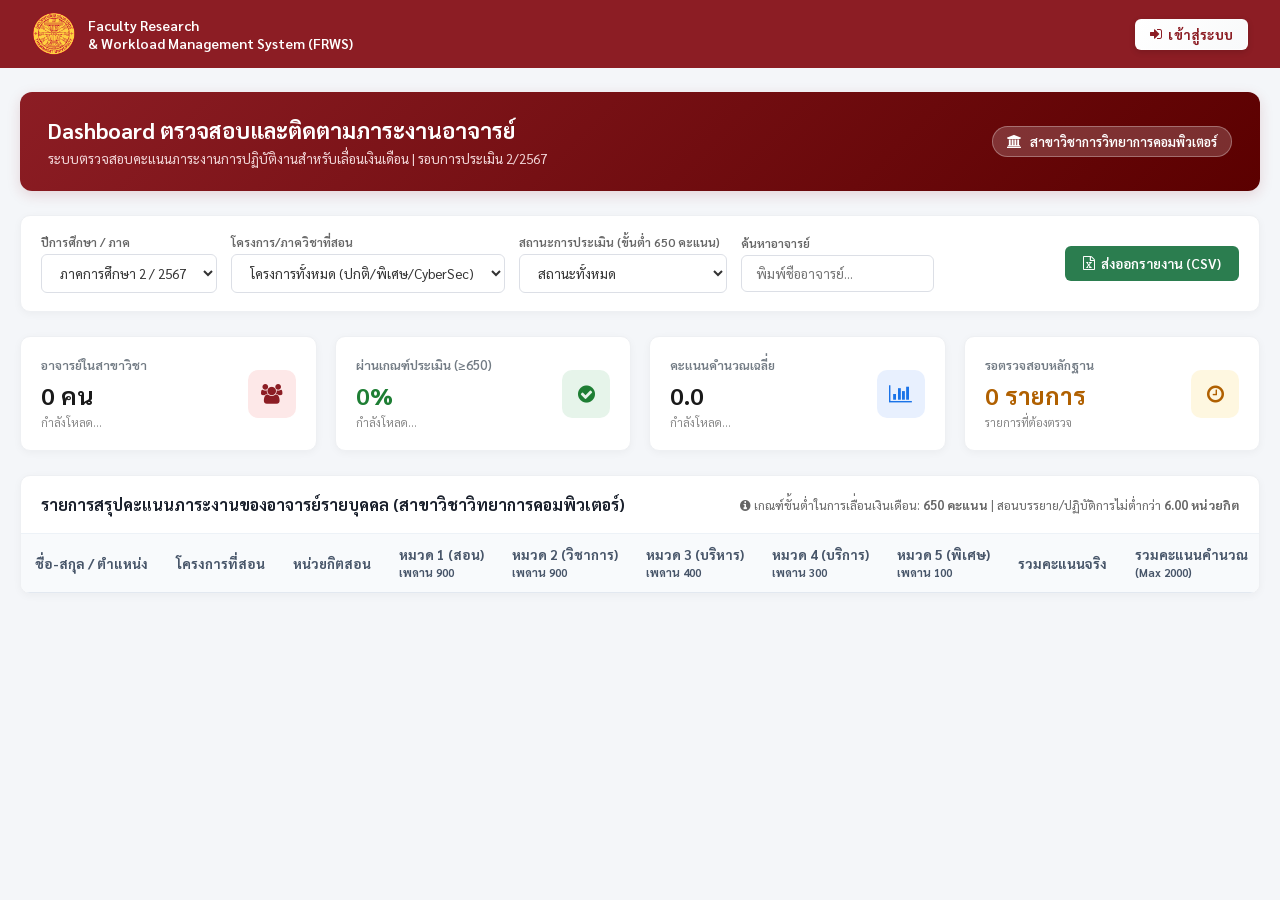
==== commit 239be0ac: "แก้ไขตาราง kpi" ====
--- a/public/dashboard.html
+++ b/public/dashboard.html
@@ -6,7 +6,6 @@
   <meta name="viewport" content="width=device-width, initial-scale=1.0">
   <title>Dashboard เจ้าหน้าที่ - ระบบติดตามภาระงานอาจารย์ CS (FRWS)</title>
   
-  <!-- นำเข้าไฟล์ CSS หลัก และ CSS ของ Dashboard -->
   <link rel="stylesheet" href="style.css">
   <link rel="stylesheet" href="dashboardStyle.css">
 
@@ -26,7 +25,7 @@
         Faculty Research<br>& Workload Management System (FRWS)
       </h1>
     </div>
-    <div class="header-right">
+    <div class="header-right" id="auth-nav-section">
       <span style="color: white; font-size: 13.5px; margin-right: 15px;">
         <i class="fa fa-user-circle"></i> เจ้าหน้าที่สาขาวิชา (Officer)
       </span>
@@ -96,8 +95,8 @@
       <div class="kpi-card">
         <div class="kpi-info">
           <h4>อาจารย์ในสาขาวิชา</h4>
-          <div class="kpi-value" id="kpi-total-faculty">18 คน</div>
-          <div class="kpi-sub">สอนข้ามโครงการ 12 คน</div>
+          <div class="kpi-value" id="kpi-total-faculty">0 คน</div>
+          <div class="kpi-sub" id="kpi-total-sub">กำลังโหลด...</div>
         </div>
         <div class="kpi-icon red"><i class="fa fa-users"></i></div>
       </div>
@@ -105,8 +104,8 @@
       <div class="kpi-card">
         <div class="kpi-info">
           <h4>ผ่านเกณฑ์ประเมิน (≥650)</h4>
-          <div class="kpi-value" id="kpi-pass-rate" style="color: #1e7e34;">88.8%</div>
-          <div class="kpi-sub">16 จาก 18 คนผ่านเกณฑ์</div>
+          <div class="kpi-value" id="kpi-pass-rate" style="color: #1e7e34;">0%</div>
+          <div class="kpi-sub" id="kpi-pass-sub">กำลังโหลด...</div>
         </div>
         <div class="kpi-icon green"><i class="fa fa-check-circle"></i></div>
       </div>
@@ -114,8 +113,8 @@
       <div class="kpi-card">
         <div class="kpi-info">
           <h4>คะแนนคำนวณเฉลี่ย</h4>
-          <div class="kpi-value" id="kpi-avg-score">1,245.5</div>
-          <div class="kpi-sub">คะแนนจริงเฉลี่ย 1,380.0</div>
+          <div class="kpi-value" id="kpi-avg-score">0.0</div>
+          <div class="kpi-sub" id="kpi-avg-sub">กำลังโหลด...</div>
         </div>
         <div class="kpi-icon blue"><i class="fa fa-bar-chart"></i></div>
       </div>
@@ -123,8 +122,8 @@
       <div class="kpi-card">
         <div class="kpi-info">
           <h4>รอตรวจสอบหลักฐาน</h4>
-          <div class="kpi-value" id="kpi-pending" style="color: #b06000;">2 รายการ</div>
-          <div class="kpi-sub">ต้องอนุมัติภายใน 5 วัน</div>
+          <div class="kpi-value" id="kpi-pending" style="color: #b06000;">0 รายการ</div>
+          <div class="kpi-sub" id="kpi-pending-sub">รายการที่ต้องตรวจ</div>
         </div>
         <div class="kpi-icon orange"><i class="fa fa-clock-o"></i></div>
       </div>
@@ -167,10 +166,10 @@
   </main>
 
   <!-- Modal inspection form -->
-  <div class="modal-overlay" id="inspectModal">
+  <div class="modal-overlay" id="inspectModal" style="display: none;">
     <div class="modal-card">
       <div class="modal-header">
-        <h3 id="modal-lecturer-name">รายละเอียดแบบฟอร์มภาระงาน - ผศ.ดร.ประภาพร รัตนธำรง</h3>
+        <h3 id="modal-lecturer-name">รายละเอียดแบบฟอร์มภาระงาน</h3>
         <button class="modal-close" onclick="closeModal()">&times;</button>
       </div>
       <div class="modal-body" id="modal-content">
@@ -179,14 +178,8 @@
     </div>
   </div>
 
-<!-- ในไฟล์ public/dashboard.html ด้านล่างก่อนปิด </body> -->
-
-  <!-- สคริปต์หลักในการดึง API_BASE_URL และ Session Management -->
   <script src="js/main.js"></script>
-  <!-- สคริปต์หลักของหน้า Officer Dashboard -->
   <script src="js/dashboard.js"></script>
-</body>
-</html>
 </body>
 
 </html>
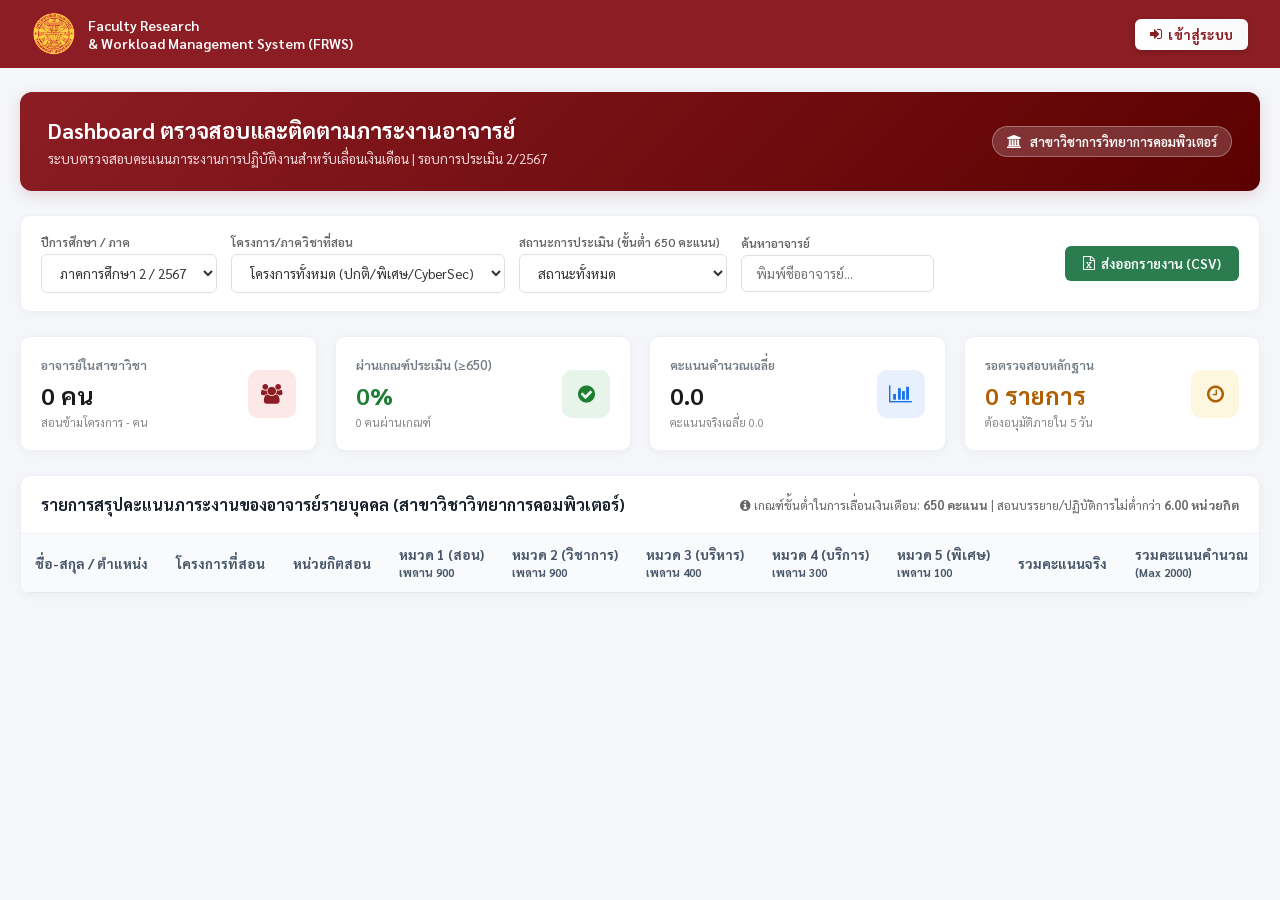
==== commit 984adfb4: "ปุ่มจัดการภาระงานและกลับหหน้าหลัก" ====
--- a/public/dashboard.html
+++ b/public/dashboard.html
@@ -6,6 +6,7 @@
   <meta name="viewport" content="width=device-width, initial-scale=1.0">
   <title>Dashboard เจ้าหน้าที่ - ระบบติดตามภาระงานอาจารย์ CS (FRWS)</title>
   
+  <!-- นำเข้าไฟล์ CSS หลัก และ CSS ของ Dashboard -->
   <link rel="stylesheet" href="style.css">
   <link rel="stylesheet" href="dashboardStyle.css">
 
@@ -25,14 +26,9 @@
         Faculty Research<br>& Workload Management System (FRWS)
       </h1>
     </div>
-    <div class="header-right" id="auth-nav-section">
-      <span style="color: white; font-size: 13.5px; margin-right: 15px;">
-        <i class="fa fa-user-circle"></i> เจ้าหน้าที่สาขาวิชา (Officer)
-      </span>
-      <a href="index.html" class="btn-login-header">
-        <i class="fa fa-sign-out"></i> ออกจากระบบ
-      </a>
-    </div>
+    
+    <!-- auth-nav-section สำหรับให้ main.js เรนเดอร์ปุ่ม "กลับหน้าหลัก" และ "ออกจากระบบ" อัตโนมัติ -->
+    <div class="header-right" id="auth-nav-section"></div>
   </header>
 
   <!-- Main Container -->
@@ -75,7 +71,7 @@
         <select id="status-filter" onchange="filterData()">
           <option value="ALL">สถานะทั้งหมด</option>
           <option value="PASS">ผ่านเกณฑ์ (≥ 650 คะแนน)</option>
-          <option value="FAIL">ต่ำกว่าเกณฑ์ (< 650 คะแนน)</option>
+          <option value="FAIL">ต่ำกว่าเกณฑ์ (&lt; 650 คะแนน)</option>
           <option value="PENDING">รอตรวจสอบเอกสาร</option>
         </select>
       </div>
@@ -96,7 +92,7 @@
         <div class="kpi-info">
           <h4>อาจารย์ในสาขาวิชา</h4>
           <div class="kpi-value" id="kpi-total-faculty">0 คน</div>
-          <div class="kpi-sub" id="kpi-total-sub">กำลังโหลด...</div>
+          <div class="kpi-sub">สอนข้ามโครงการ - คน</div>
         </div>
         <div class="kpi-icon red"><i class="fa fa-users"></i></div>
       </div>
@@ -105,7 +101,7 @@
         <div class="kpi-info">
           <h4>ผ่านเกณฑ์ประเมิน (≥650)</h4>
           <div class="kpi-value" id="kpi-pass-rate" style="color: #1e7e34;">0%</div>
-          <div class="kpi-sub" id="kpi-pass-sub">กำลังโหลด...</div>
+          <div class="kpi-sub" id="kpi-pass-count">0 คนผ่านเกณฑ์</div>
         </div>
         <div class="kpi-icon green"><i class="fa fa-check-circle"></i></div>
       </div>
@@ -114,7 +110,7 @@
         <div class="kpi-info">
           <h4>คะแนนคำนวณเฉลี่ย</h4>
           <div class="kpi-value" id="kpi-avg-score">0.0</div>
-          <div class="kpi-sub" id="kpi-avg-sub">กำลังโหลด...</div>
+          <div class="kpi-sub" id="kpi-actual-avg">คะแนนจริงเฉลี่ย 0.0</div>
         </div>
         <div class="kpi-icon blue"><i class="fa fa-bar-chart"></i></div>
       </div>
@@ -123,7 +119,7 @@
         <div class="kpi-info">
           <h4>รอตรวจสอบหลักฐาน</h4>
           <div class="kpi-value" id="kpi-pending" style="color: #b06000;">0 รายการ</div>
-          <div class="kpi-sub" id="kpi-pending-sub">รายการที่ต้องตรวจ</div>
+          <div class="kpi-sub">ต้องอนุมัติภายใน 5 วัน</div>
         </div>
         <div class="kpi-icon orange"><i class="fa fa-clock-o"></i></div>
       </div>
@@ -157,7 +153,7 @@
             </tr>
           </thead>
           <tbody id="workload-table-body">
-            <!-- JavaScript injected dynamic content -->
+            <!-- JavaScript ใน dashboard.js จะเรนเดอร์ข้อมูลให้อัตโนมัติ -->
           </tbody>
         </table>
       </div>
@@ -166,7 +162,7 @@
   </main>
 
   <!-- Modal inspection form -->
-  <div class="modal-overlay" id="inspectModal" style="display: none;">
+  <div class="modal-overlay" id="inspectModal">
     <div class="modal-card">
       <div class="modal-header">
         <h3 id="modal-lecturer-name">รายละเอียดแบบฟอร์มภาระงาน</h3>
@@ -178,7 +174,9 @@
     </div>
   </div>
 
+  <!-- สคริปต์หลักในการจัดการ Session / API Base / Navbar -->
   <script src="js/main.js"></script>
+  <!-- สคริปต์ควบคุมการทำงานของหน้า Officer Dashboard -->
   <script src="js/dashboard.js"></script>
 </body>
 
